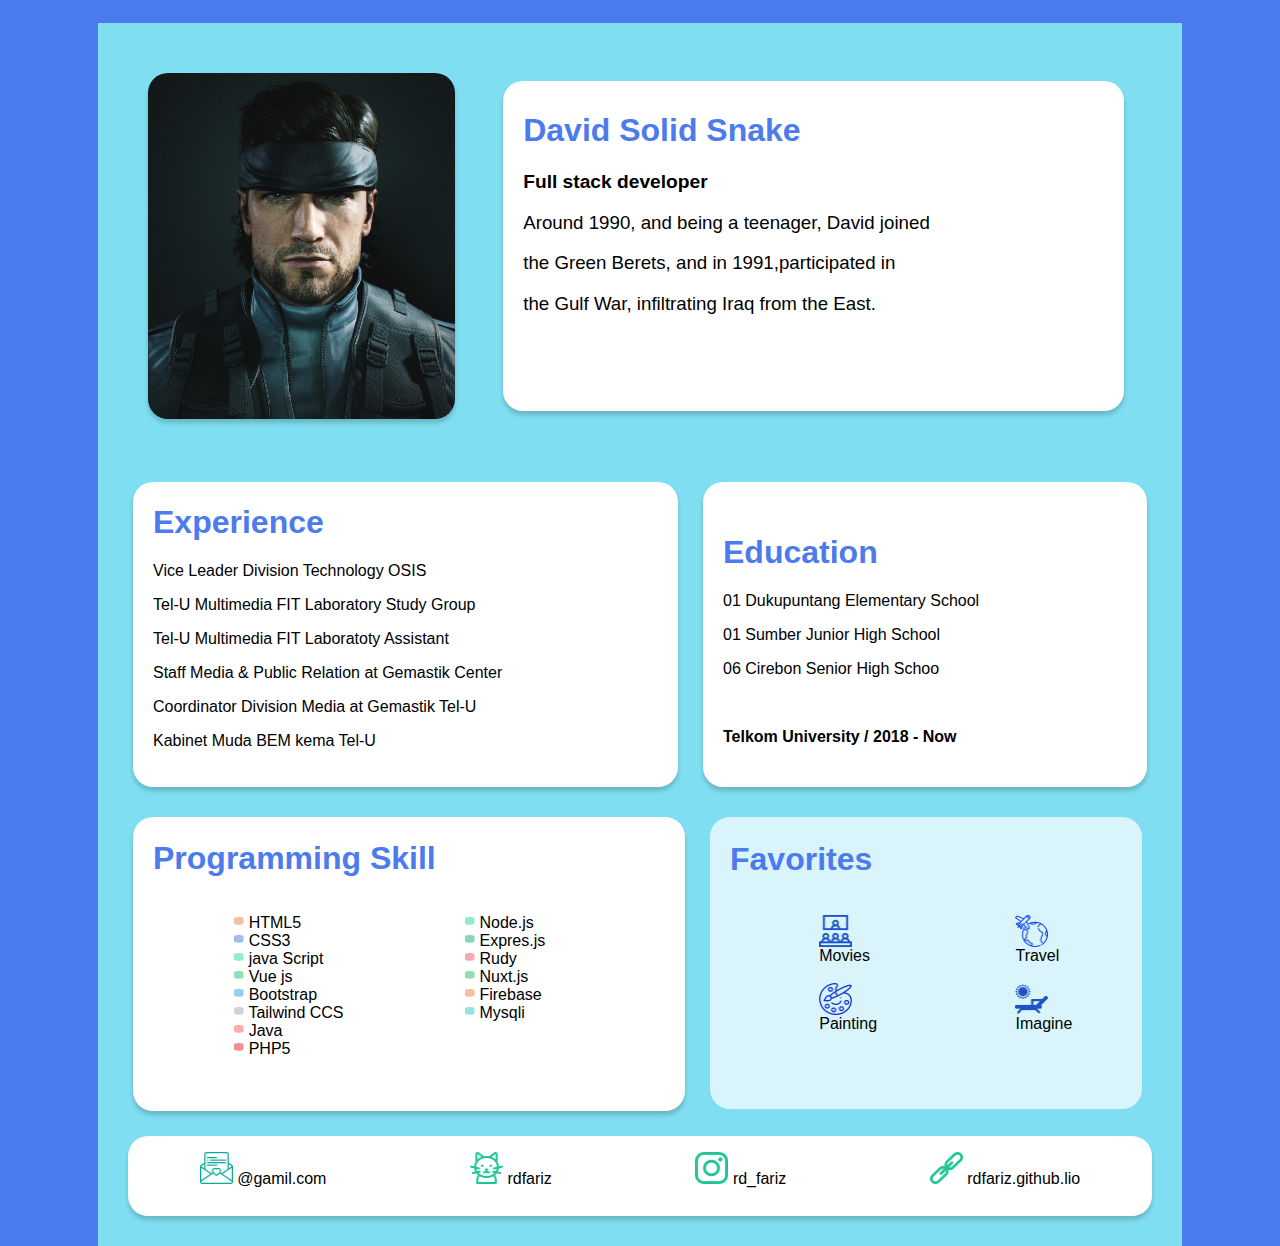
==== index.html @ da256db1 "mi primer commit" ====
<git-test><!DOCTYPE html>
<html lang="en">
    
<head>
    <link rel="stylesheet" href="estilo.css" type="text/css">
    <meta charset="UTF-8">
    <meta http-equiv="X-UA-Compatible" content="IE=edge">
    <meta name="viewport" content="width=device-width, initial-scale=1.0">
    <title>CV</title>
    
</head>
<body>
    
    
    
        
    <div class="container">
        <div class="content1">
           

                <img class="img"  
                src="solid-snake.jpg">

            
            <div class="profile">

                <h1 class="david"> David Solid Snake    </h1>

                <h2> Full stack developer </h2>
            
                <h3>
                    <p>Around 1990, and being a teenager, David joined </p>
                    <p>the Green Berets, and in 1991,participated in</p>
                    <p>the Gulf War, infiltrating Iraq from the East.</p>
                </h3>
            
            </div>
            
        </div>
        <div class="content2">
            <div class="experience">
                <h1>Experience</h1>
                    <p> Vice Leader Division Technology OSIS</p>
                    <p> Tel-U Multimedia FIT Laboratory Study Group </p>
                    <p> Tel-U Multimedia FIT Laboratoty Assistant </p>
                 <p> Staff Media & Public Relation at Gemastik Center </p>
                    <p> Coordinator Division Media at Gemastik Tel-U </p>
                     <p>  Kabinet Muda BEM kema Tel-U </p>
            </div>
            <div class="education">
                <h1>Education</h1>

                <p>01 Dukupuntang Elementary School </p>

                <p>01 Sumber Junior High School  </p>

                <p>06 Cirebon Senior High Schoo</p>

                <br />        <conference><p><b>Telkom University / 2018 - Now</b></p></conference>

            </div>
        </div>
        <div class="content3">
            <div class="programming">
                <h1> Programming Skill  </h1>
                <div class="skills-list">
                    <ul class="column1">
                <li>
                    <svg version="1.1" xmlns="http://www.w3.org/2000/svg"
                         width="11.51" height="13.92" viewBox="0 0 120 100">
                        <rect x="10" y="10" width="100" height="80" rx="40" ry="20"
                              fill="#F5BFA0" />
                    </svg>
                    HTML5
                </li>
        
                <li>
                    <svg version="1.1" xmlns="http://www.w3.org/2000/svg"
                         width="11.51" height="13.92" viewBox="0 0 120 100">
                        <rect x="10" y="10" width="100" height="80" rx="40" ry="20"
                              fill="#A2BCE9" />
                    </svg>
                    CSS3
                </li>
        
                <li>
                    <svg version="1.1" xmlns="http://www.w3.org/2000/svg"
                         width="11.51" height="13.92" viewBox="0 0 120 100">
                        <rect x="10" y="10" width="100" height="80" rx="40" ry="20"
                              fill="#92EFC3" />
                    </svg>
                    java Script
                </li>
        
                <li>
                    <svg version="1.1" xmlns="http://www.w3.org/2000/svg"
                         width="11.51" height="13.92" viewBox="0 0 120 100">
                        <rect x="10" y="10" width="100" height="80" rx="40" ry="20"
                              fill="#8EE1B5" />
                    </svg>
                    Vue js
                </li>
        
                <li>
                    <svg version="1.1" xmlns="http://www.w3.org/2000/svg"
                         width="11.51" height="13.92" viewBox="0 0 120 100">
                        <rect x="10" y="10" width="100" height="80" rx="40" ry="20"
                              fill="#97CDF3" />
                    </svg>
                    Bootstrap
                </li>
        
                <li>
                    <svg version="1.1" xmlns="http://www.w3.org/2000/svg"
                         width="11.51" height="13.92" viewBox="0 0 120 100">
                        <rect x="10" y="10" width="100" height="80" rx="40" ry="20"
                              fill="#CCD3D9" />
                    </svg>
                    Tailwind CCS
                </li>
        
                <li>
                    <svg version="1.1" xmlns="http://www.w3.org/2000/svg"
                         width="11.51" height="13.92" viewBox="0 0 120 100">
                        <rect x="10" y="10" width="100" height="80" rx="40" ry="20"
                              fill="#FFACB4" />
                    </svg>
                    Java
                </li>
        
                <li>
                    <svg version="1.1" xmlns="http://www.w3.org/2000/svg"
                         width="11.51" height="13.92" viewBox="0 0 120 100">
                        <rect x="10" y="10" width="100" height="80" rx="40" ry="20"
                              fill="#F48F96" />
                    </svg>
                    PHP5
                </li>
                    </ul>
                    <ul class="column2">
                <li>
                    <svg version="1.1" xmlns="http://www.w3.org/2000/svg"
                         width="11.51" height="13.92" viewBox="0 0 120 100">
                        <rect x="10" y="10" width="100" height="80" rx="40" ry="20"
                              fill="#8EEAD1" />
                    </svg>
                    Node.js
                </li>
        
                <li>
                    <svg version="1.1" xmlns="http://www.w3.org/2000/svg"
                         width="11.51" height="13.92" viewBox="0 0 120 100">
                        <rect x="10" y="10" width="100" height="80" rx="40" ry="20"
                              fill="#87D6C0" />
                    </svg>
                    Expres.js
                </li>
        
                <li>
                    <svg version="1.1" xmlns="http://www.w3.org/2000/svg"
                         width="11.51" height="13.92" viewBox="0 0 120 100">
                        <rect x="10" y="10" width="100" height="80" rx="40" ry="20"
                              fill="#F5ABB4" />
                    </svg>
                    Rudy
                </li>
        
                <li>
                    <svg version="1.1" xmlns="http://www.w3.org/2000/svg"
                         width="11.51" height="13.92" viewBox="0 0 120 100">
                        <rect x="10" y="10" width="100" height="80" rx="40" ry="20"
                              fill="#8FDFB2" />
                    </svg>
                    Nuxt.js
                </li>
        
                <li>
                    <svg version="1.1" xmlns="http://www.w3.org/2000/svg"
                         width="11.51" height="13.92" viewBox="0 0 120 100">
                        <rect x="10" y="10" width="100" height="80" rx="40" ry="20"
                              fill="#F5BFA0" />
                    </svg>
                    Firebase
                </li>
        
                <li>
                    <svg version="1.1" xmlns="http://www.w3.org/2000/svg"
                         width="11.51" height="13.92" viewBox="0 0 120 100">
                        <rect x="10" y="10" width="100" height="80" rx="40" ry="20"
                              fill="#93E5DE" />
                    </svg>
                    Mysqli
                </li>
                
                 </ul> 
                </div>
               
        
            </div>
            <div class="favorites">
                <div class="withe-box">
                <h1 class="">Favorites</h1>
                <div class="images">
                    <ul class="movies">
                <img alt src="movies.png" width="33" height="32">
                
                <li>Movies</li>
                    </br>
                <img alt src="painting.png" width="33" height="32">
                <li>Painting</li>
            </ul>
            <ul class="travel">
                <img alt src="travel.png" width="33" height="32"> 
                <li>Travel</li>
                
                <br>
                <img alt src="imagine.png" width="33" height="32">
                <li>Imagine</li>
            </ul>
            </div>
                </div>
            </div>    
        </div>
        <div class="content4">
            <div class="carta">
                <p><img src="carta.png" width="33" height="32"> @gamil.com</p>
            </div>
            <div class="gato">
                <p><img src="gato.png" width="33" height="32"> rdfariz</p>
            </div>
            <div class="instagram">
                <p><img src="instagran.png" width="33" height="32"> rd_fariz</p>
            </div>
            <div class="link">
                <p><img src="cadena.png" width="33" height="32"> rdfariz.github.lio</p>
            </div>
        </div>

    </div>





</body>
</html>
---- estilo.css ----
body{
    background-color:#4C7BED;
    display: flex;
    justify-content: center;

}
h1 {
    color: #4C7BED;
    font-family: 'Open Sans', sans-serif;
    
}
p{
     font:100% sans-serif;

}
h2 { 
    font:bold 120% sans-serif;
}
ul{
     font:100% sans-serif;

    }


.square{
    width: 290px;
    height: 298px;
    color: aqua;
}
.container{
    align-items: center;
    margin: 15px;
    background-color:#7FDEF1;
    width: 1024px;
    padding: 30px;


}
.content1{
    
    margin-bottom: 38px;
    
   
    display: flex;

}


.img {
    border-radius: 20px;
    margin: 20px;
    width: 30%;
    height: 100%;
    box-shadow: 0px 4px 4px rgba(0, 0, 0, 0.18);
    
}
.profile{
    border-radius: 20px;
    background-color: rgb(255, 255, 255);
    margin: 28px;
   
    width: 100%;
    padding: 20px;
    padding-bottom: 50px;
    padding-top: 10px;
    margin-left: 28px;
    box-shadow: 0px 4px 4px rgba(0, 0, 0, 0.18);

}


.content2{

display: flex;
margin-block-end: 20px;

}
.experience{
    border-radius: 20px;
    background-color: rgb(255, 255, 255);
    margin: 5px;
    
    width: 50%;
    padding: 20px;

    padding-top: 0px;
    margin-right: 20px;
    box-shadow: 0px 4px 4px rgba(0, 0, 0, 0.18);
    
    
}
.education{
    border-radius: 20px;
    background-color: rgb(255, 255, 255);
    margin: 5px;
    height: 225px;
    width: 40%;
    padding: 20px;
    padding-bottom: 50px;
    padding-top: 30px;
    box-shadow: 0px 4px 4px rgba(0, 0, 0, 0.18);
    
}


.content3{

    display: flex;
    margin-block-end: 20px;
 }

     
.programming{
   
    border-radius: 20px;
    background-color: rgb(255, 255, 255);
    margin: 5px;
    height: 243px;
    width: 50%;
    padding: 20px;
    padding-bottom: 50px;
    padding-top: 1px;
    margin-right: 20px;
    box-shadow: 0px 4px 4px rgba(0, 0, 0, 0.18);
} 
.skills-list{

    display: flex;
    justify-content: center;
}
.column1{
    display: flex;
    list-style: none;
    flex-direction: column;
    
    justify-content: space-around;
    margin-right: 80px;
}
.column2{
    margin-right: 80px;
    list-style: none;
    

}

.withe-box{ 
    border-radius: 20px;
    background-color: rgba(255, 255, 255, 0.7);
    z-index: 3;
    margin: 5px;
    height: 250px;
    width: 160%;
    padding: 20px;
    padding-bottom: 40px;
    padding-top: 2px;
    
    

    


}
.images{
    display: flex;
    justify-content: space-around;
    
}   
.movies{
    list-style: none;
    
    

}
.travel{
    list-style: none;
}

    
    


.content4{
    border-radius: 20px;
   display: flex;
   justify-content: space-around;
    height: 80px;
    margin: 0px;
    background-color: rgb(255, 255, 255);
    box-shadow: 0px 4px 4px rgba(0, 0, 0, 0.18);
}
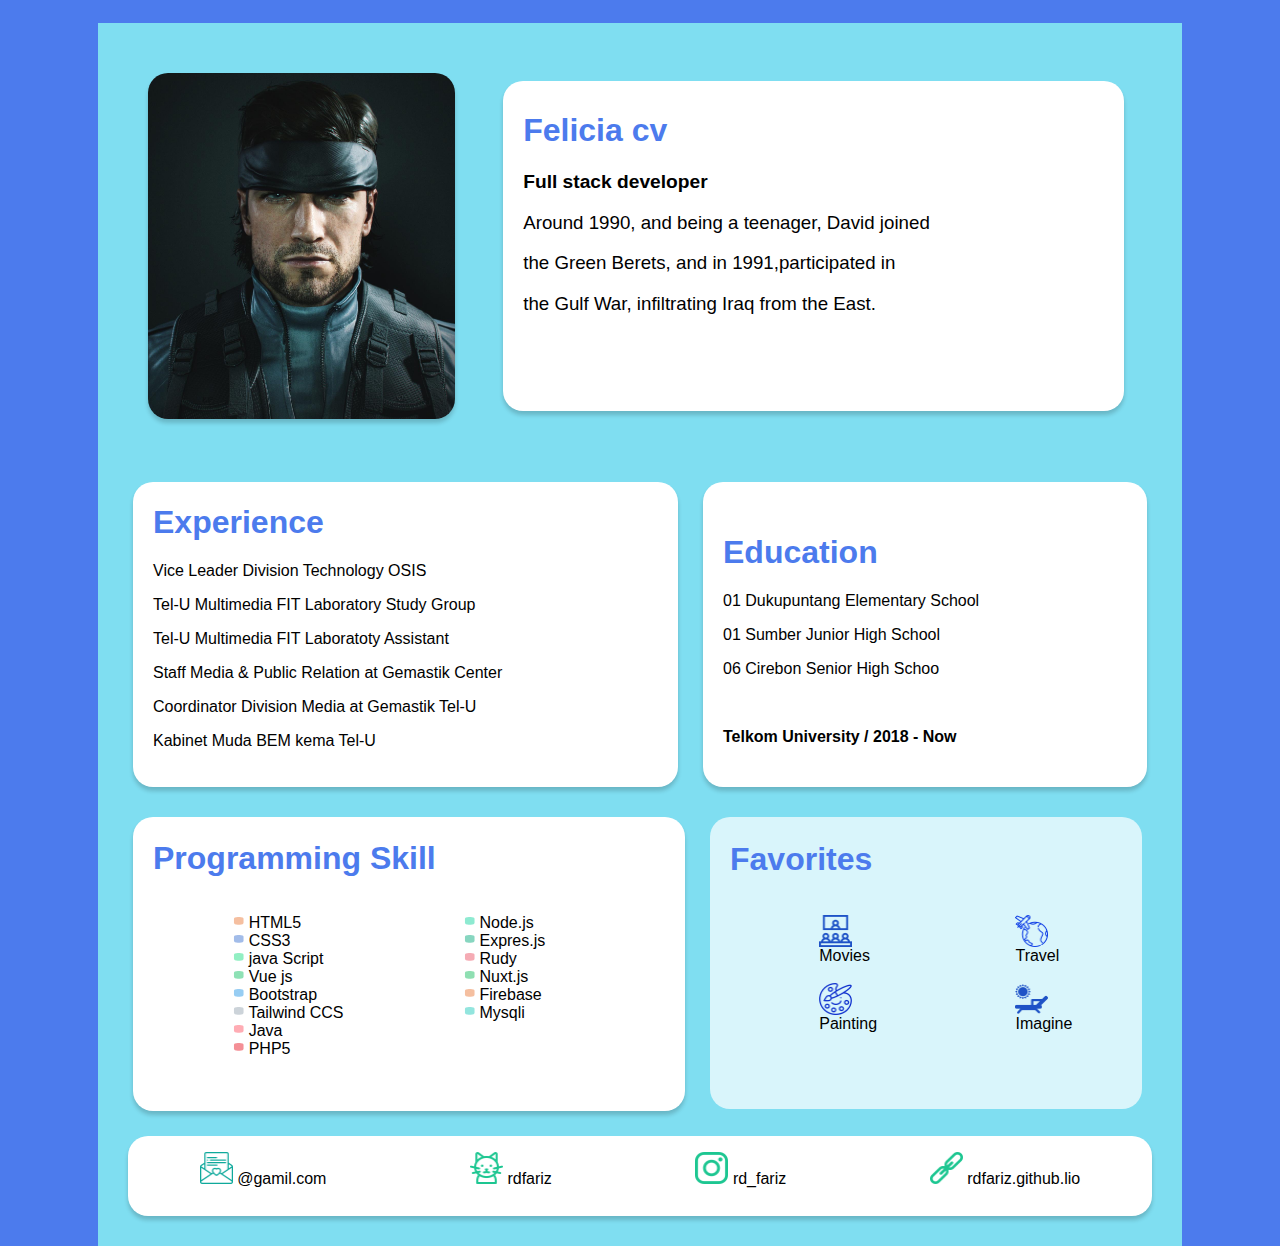
==== commit db053ad2: "felicia comment" ====
--- a/index.html
+++ b/index.html
@@ -24,7 +24,7 @@
             
             <div class="profile">
 
-                <h1 class="david"> David Solid Snake    </h1>
+                <h1 class="david"> Felicia cv    </h1>
 
                 <h2> Full stack developer </h2>
             
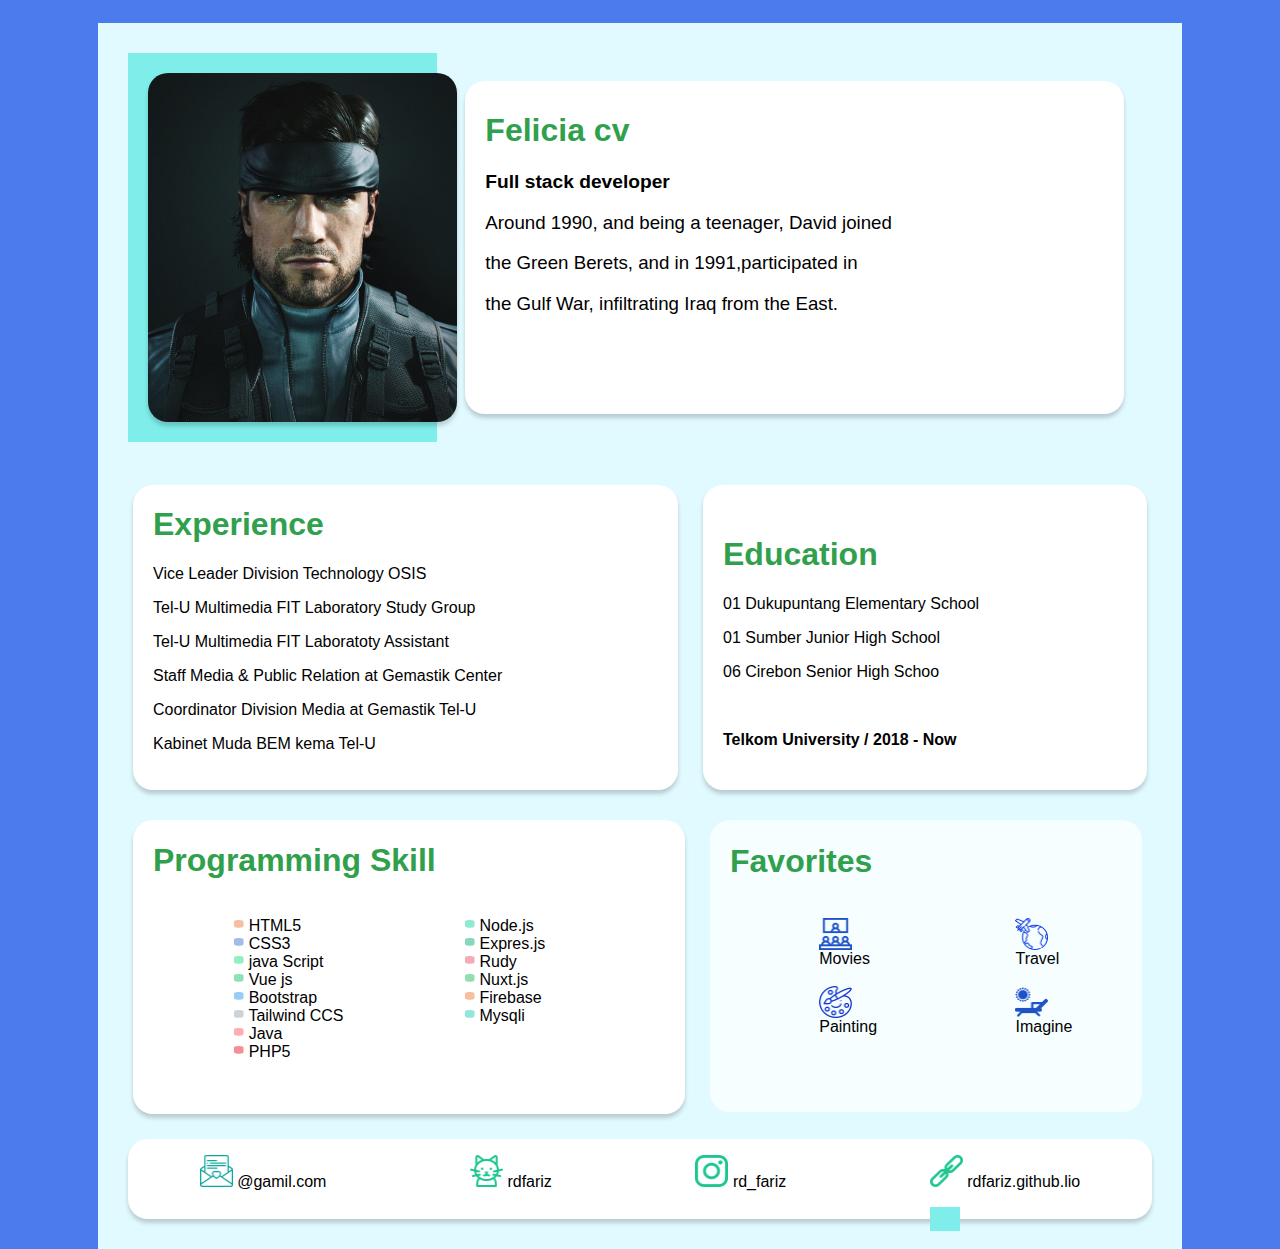
==== commit 74813f31: "cambio" ====
--- a/index.html
+++ b/index.html
@@ -17,9 +17,11 @@
     <div class="container">
         <div class="content1">
            
-
+            <div id="rectangle">
                 <img class="img"  
                 src="solid-snake.jpg">
+            </div>
+                
 
             
             <div class="profile">
@@ -221,6 +223,7 @@
                 </div>
             </div>    
         </div>
+        
         <div class="content4">
             <div class="carta">
                 <p><img src="carta.png" width="33" height="32"> @gamil.com</p>
@@ -233,8 +236,11 @@
             </div>
             <div class="link">
                 <p><img src="cadena.png" width="33" height="32"> rdfariz.github.lio</p>
-            </div>
-        </div>
+                <div id="rectangle1"></div>
+            </div>
+           
+        </div>
+        
 
     </div>
 
--- a/estilo.css
+++ b/estilo.css
@@ -5,10 +5,11 @@
 
 }
 h1 {
-    color: #4C7BED;
+    color: #31a04d;
     font-family: 'Open Sans', sans-serif;
     
 }
+
 p{
      font:100% sans-serif;
 
@@ -30,7 +31,7 @@
 .container{
     align-items: center;
     margin: 15px;
-    background-color:#7FDEF1;
+    background-color:#E1FAFF;
     width: 1024px;
     padding: 30px;
 
@@ -47,11 +48,33 @@
 
 
 .img {
+    
     border-radius: 20px;
     margin: 20px;
-    width: 30%;
+    width: 100%;
     height: 100%;
     box-shadow: 0px 4px 4px rgba(0, 0, 0, 0.18);
+    
+}
+#rectangle{
+    display: flex;
+    
+    width:50%;
+    height:70%;
+    background:#7FEDEA;
+
+}
+#rectangle1{
+    height: 150px;
+    left: 0;
+    position: relative;
+    
+    width: 150px;
+    width:20%;
+    height:30%;
+    background:#7FEDEA;
+    
+    
     
 }
 .profile{
@@ -180,6 +203,7 @@
 
 
 .content4{
+    
     border-radius: 20px;
    display: flex;
    justify-content: space-around;
